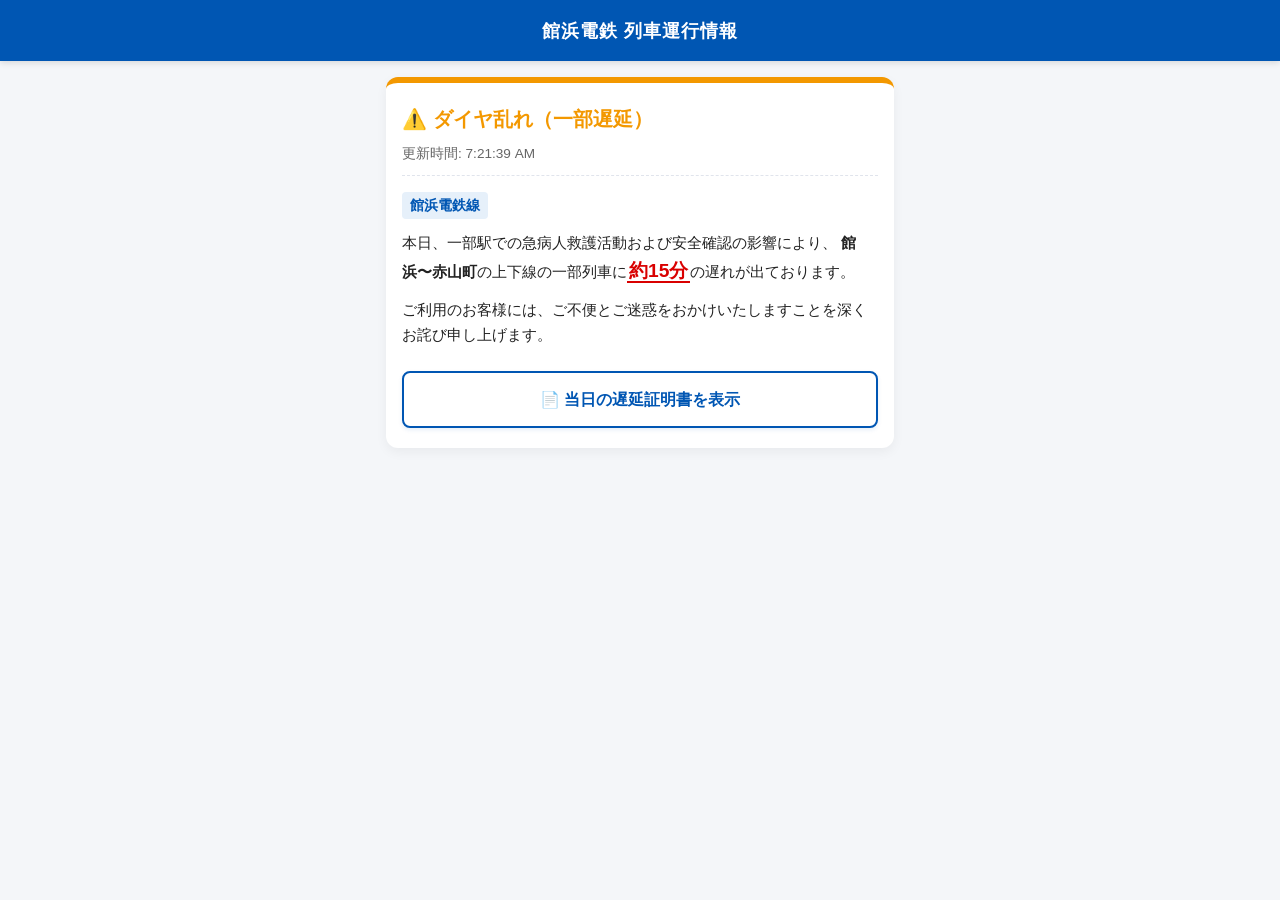
==== delay.html @ 76b9a6de "Create delay.html" ====
<!DOCTYPE html>
<html lang="ja">
<head>
    <meta charset="UTF-8">
    <meta name="viewport" content="width=device-width, initial-scale=1.0, maximum-scale=1.0, user-scalable=no">
    <title>館浜電鉄 運行情報</title>
    <style>
        /* --- 変数定義：スマートフォンに最適化したモダンな配色 --- */
        :root {
            --th-blue: #0056b3;
            --th-orange: #f39800;
            --th-red: #d90000;
            --bg-gray: #f4f6f9;
            --card-bg: #ffffff;
            --text-main: #222222;
            --text-sub: #666666;
            --border-color: #e0e4ec;
        }

        /* 全体ベース設定（モバイル最優先・タップ硬直防止） */
        * {
            box-sizing: border-box;
            -webkit-tap-highlight-color: transparent;
        }

        body {
            font-family: -apple-system, BlinkMacSystemFont, "Helvetica Neue", Arial, "Hiragino Sans", "Hiragino Kaku Gothic ProN", "Meiryo", sans-serif;
            margin: 0;
            padding: 0;
            background-color: var(--bg-gray);
            color: var(--text-main);
            line-height: 1.6;
        }

        /* 鉄道会社風ヘッダー */
        header {
            background-color: var(--th-blue);
            color: #ffffff;
            padding: 16px;
            text-align: center;
            font-weight: bold;
            font-size: 1.15rem;
            letter-spacing: 1px;
            box-shadow: 0 2px 6px rgba(0,0,0,0.12);
            position: sticky;
            top: 0;
            z-index: 100;
        }

        /* メインコンテナ（スマホ幅に自動調整、PC時は中央寄せ） */
        .container {
            padding: 16px;
            max-width: 540px;
            margin: 0 auto;
        }

        /* 運行情報カード */
        .status-card {
            background: var(--card-bg);
            border-radius: 12px;
            border-top: 6px solid var(--th-orange);
            padding: 20px 16px;
            box-shadow: 0 4px 12px rgba(0,0,0,0.05);
            margin-bottom: 16px;
        }

        .status-title {
            font-size: 1.25rem;
            font-weight: bold;
            color: var(--th-orange);
            margin-top: 0;
            margin-bottom: 8px;
            display: flex;
            align-items: center;
            gap: 8px;
        }

        .update-time {
            font-size: 0.85rem;
            color: var(--text-sub);
            margin-bottom: 16px;
            border-bottom: 1px dashed var(--border-color);
            padding-bottom: 10px;
        }

        .status-body {
            font-size: 0.95rem;
        }

        .status-body p {
            margin: 12px 0;
        }

        .line-name {
            display: inline-block;
            background-color: #e6f0fa;
            color: var(--th-blue);
            padding: 2px 8px;
            border-radius: 4px;
            font-weight: bold;
            font-size: 0.9rem;
        }

        .highlight-min {
            color: var(--th-red);
            font-size: 1.2rem;
            font-weight: 900;
            border-bottom: 2px solid var(--th-red);
            padding: 0 2px;
        }

        /* 遅延証明書発行ボタン */
        .cert-btn {
            display: flex;
            align-items: center;
            justify-content: center;
            gap: 8px;
            background-color: #ffffff;
            border: 2px solid var(--th-blue);
            color: var(--th-blue);
            text-align: center;
            padding: 14px;
            border-radius: 8px;
            font-weight: bold;
            font-size: 1rem;
            text-decoration: none;
            margin-top: 24px;
            transition: all 0.2s ease;
            box-shadow: 0 2px 4px rgba(0, 86, 179, 0.1);
        }

        .cert-btn:not(:disabled):active {
            background-color: var(--th-blue);
            color: #ffffff;
            transform: scale(0.98);
        }

        /* --- モーダル（ポップアップ表示エリア） --- */
        #certModal {
            display: none;
            position: fixed;
            inset: 0;
            background: rgba(0,0,0,0.6);
            backdrop-filter: blur(4px);
            justify-content: center;
            align-items: center;
            padding: 16px;
            z-index: 1000;
            opacity: 0;
            transition: opacity 0.25s ease;
        }

        #certModal.show {
            display: flex;
            opacity: 1;
        }

        /* 遅延証明書本体（実物の紙をイメージ） */
        .cert-paper {
            background: #ffffff;
            padding: 32px 24px;
            width: 100%;
            max-width: 420px;
            border: 2px dashed #888888;
            border-radius: 4px;
            text-align: center;
            box-sizing: border-box;
            box-shadow: 0 10px 25px rgba(0,0,0,0.3);
            transform: translateY(20px);
            transition: transform 0.25s ease;
        }

        #certModal.show .cert-paper {
            transform: translateY(0);
        }

        .cert-paper h2 {
            margin-top: 0;
            color: #000000;
            font-size: 1.4rem;
            border-bottom: 2px solid #000000;
            padding-bottom: 12px;
            letter-spacing: 4px;
        }

        .company-name {
            font-size: 1.1rem;
            font-weight: bold;
            margin: 16px 0 8px 0;
            letter-spacing: 2px;
        }

        .cert-date {
            font-size: 0.9rem;
            color: #444444;
            margin-bottom: 20px;
        }

        .cert-text {
            text-align: left;
            font-size: 0.9rem;
            line-height: 1.8;
            margin: 20px 0;
            color: #111111;
        }

        /* 赤スタンプ風表示 */
        .cert-stamp {
            font-size: 1.3rem;
            font-weight: bold;
            color: var(--th-red);
            border: 3px double var(--th-red);
            display: inline-block;
            padding: 6px 20px;
            margin: 12px 0;
            transform: rotate(-3deg);
            border-radius: 4px;
            font-family: "Hiragino Mincho ProN", "MS Mincho", serif;
        }

        .close-btn {
            margin-top: 24px;
            background: #444444;
            color: #ffffff;
            border: none;
            width: 100%;
            padding: 12px;
            border-radius: 6px;
            font-weight: bold;
            font-size: 1rem;
            cursor: pointer;
            transition: background 0.2s;
        }

        .close-btn:active {
            background: #222222;
        }
    </style>
</head>
<body>

<header>館浜電鉄 列車運行情報</header>

<div class="container">
    <div class="status-card">
        <div class="status-title">⚠️ ダイヤ乱れ（一部遅延）</div>
        <div class="update-time">更新時間: <span id="liveTime">--:--:--</span></div>
        
        <div class="status-body">
            <p><span class="line-name">館浜電鉄線</span></p>
            <p>
                本日、一部駅での急病人救護活動および安全確認の影響により、
                <strong>館浜〜赤山町</strong>の上下線の一部列車に<strong class="highlight-min" id="displayMin">約15分</strong>の遅れが出ております。
            </p>
            <p>ご利用のお客様には、ご不便とご迷惑をおかけいたしますことを深くお詫び申し上げます。</p>
        </div>

        <a href="#" class="cert-btn" onclick="showCertificate(event)">
            📄 当日の遅延証明書を表示
        </a>
    </div>
</div>

<div id="certModal" onclick="closeCertificate()">
    <div class="cert-paper" onclick="event.stopPropagation()">
        <h2>遅延証明書</h2>
        <div class="company-name">館浜電鉄株式会社</div>
        <div id="certDate" class="cert-date">----年 --月 --日</div>
        
        <p class="cert-text">
            本日に限り、当社線において列車が遅延したことを証明いたします。<br>
            ※本証によって生じた損害の賠償等については、当社はその責を負いません。
        </p>
        
        <div id="certStamp" class="cert-stamp">
            最大 15 分遅延
        </div>
        <br>
        <button class="close-btn" onclick="closeCertificate()">画面を閉じる</button>
    </div>
</div>

<script>
    // 1. スマートフォン向けの現在時刻・日付の自動反映
    const now = new Date();
    document.getElementById('liveTime').textContent = now.toLocaleTimeString();
    document.getElementById('certDate').textContent = `${now.getFullYear()}年 ${now.getMonth() + 1}月 ${now.getDate()}日 当日に限り有効`;

    // 2. URLパラメータ（?min=XX）の自動解析と全機能同期
    const urlParams = new URLSearchParams(window.location.search);
    let delayMin = urlParams.get('min');

    // パラメータがない、または不正な値の場合はデフォルト「15」
    if (!delayMin || isNaN(delayMin) || parseInt(delayMin) <= 0) {
        delayMin = 15;
    } else {
        delayMin = parseInt(delayMin);
    }

    // アプリから引き継いだ分数を画面上のUIに反映
    document.getElementById('displayMin').textContent = `約${delayMin}分`;
    document.getElementById('certStamp').textContent = `最大 ${delayMin} 分遅延`;

    // モーダルアニメーション制御（フェードイン・フェードアウト）
    function showCertificate(e) {
        e.preventDefault();
        const modal = document.getElementById('certModal');
        modal.style.display = 'flex';
        setTimeout(() => {
            modal.classList.add('show');
        }, 10);
    }

    function closeCertificate() {
        const modal = document.getElementById('certModal');
        modal.classList.remove('show');
        setTimeout(() => {
            modal.style.display = 'none';
        }, 250); // CSSアニメーションの時間と同期
    }
</script>

</body>
</html>
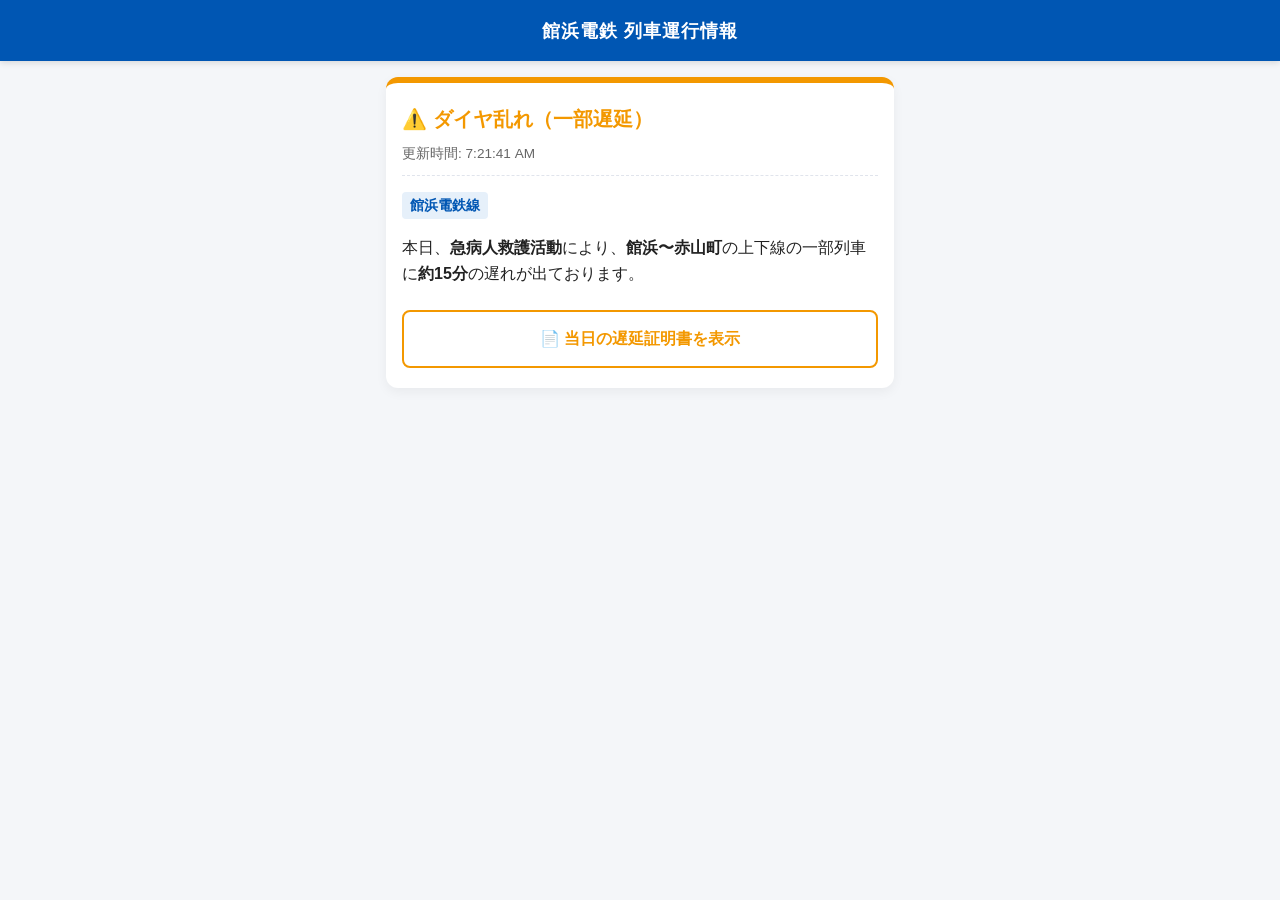
==== commit 8c6431a4: "Update delay.html" ====
--- a/delay.html
+++ b/delay.html
@@ -5,7 +5,7 @@
     <meta name="viewport" content="width=device-width, initial-scale=1.0, maximum-scale=1.0, user-scalable=no">
     <title>館浜電鉄 運行情報</title>
     <style>
-        /* --- 変数定義：スマートフォンに最適化したモダンな配色 --- */
+        /* --- 変数定義 --- */
         :root {
             --th-blue: #0056b3;
             --th-orange: #f39800;
@@ -15,225 +15,103 @@
             --text-main: #222222;
             --text-sub: #666666;
             --border-color: #e0e4ec;
-        }
-
-        /* 全体ベース設定（モバイル最優先・タップ硬直防止） */
-        * {
-            box-sizing: border-box;
-            -webkit-tap-highlight-color: transparent;
-        }
+            --theme-color: var(--th-orange); /* 動的変更用 */
+        }
+
+        * { box-sizing: border-box; -webkit-tap-highlight-color: transparent; }
 
         body {
-            font-family: -apple-system, BlinkMacSystemFont, "Helvetica Neue", Arial, "Hiragino Sans", "Hiragino Kaku Gothic ProN", "Meiryo", sans-serif;
-            margin: 0;
-            padding: 0;
-            background-color: var(--bg-gray);
-            color: var(--text-main);
-            line-height: 1.6;
-        }
-
-        /* 鉄道会社風ヘッダー */
+            font-family: -apple-system, BlinkMacSystemFont, "Helvetica Neue", Arial, sans-serif;
+            margin: 0; padding: 0; background-color: var(--bg-gray); color: var(--text-main); line-height: 1.6;
+        }
+
         header {
-            background-color: var(--th-blue);
-            color: #ffffff;
-            padding: 16px;
-            text-align: center;
-            font-weight: bold;
-            font-size: 1.15rem;
-            letter-spacing: 1px;
-            box-shadow: 0 2px 6px rgba(0,0,0,0.12);
-            position: sticky;
-            top: 0;
-            z-index: 100;
-        }
-
-        /* メインコンテナ（スマホ幅に自動調整、PC時は中央寄せ） */
-        .container {
-            padding: 16px;
-            max-width: 540px;
-            margin: 0 auto;
-        }
-
-        /* 運行情報カード */
+            background-color: var(--th-blue); color: #ffffff; padding: 16px; text-align: center;
+            font-weight: bold; font-size: 1.15rem; letter-spacing: 1px;
+            box-shadow: 0 2px 6px rgba(0,0,0,0.12); position: sticky; top: 0; z-index: 100;
+        }
+
+        .container { padding: 16px; max-width: 540px; margin: 0 auto; }
+
         .status-card {
-            background: var(--card-bg);
-            border-radius: 12px;
-            border-top: 6px solid var(--th-orange);
-            padding: 20px 16px;
-            box-shadow: 0 4px 12px rgba(0,0,0,0.05);
-            margin-bottom: 16px;
+            background: var(--card-bg); border-radius: 12px;
+            border-top: 6px solid var(--theme-color); padding: 20px 16px;
+            box-shadow: 0 4px 12px rgba(0,0,0,0.05); margin-bottom: 16px;
         }
 
         .status-title {
-            font-size: 1.25rem;
-            font-weight: bold;
-            color: var(--th-orange);
-            margin-top: 0;
-            margin-bottom: 8px;
-            display: flex;
-            align-items: center;
-            gap: 8px;
+            font-size: 1.25rem; font-weight: bold; color: var(--theme-color);
+            margin: 0 0 8px 0; display: flex; align-items: center; gap: 8px;
         }
 
         .update-time {
-            font-size: 0.85rem;
-            color: var(--text-sub);
-            margin-bottom: 16px;
-            border-bottom: 1px dashed var(--border-color);
-            padding-bottom: 10px;
-        }
-
-        .status-body {
-            font-size: 0.95rem;
-        }
-
-        .status-body p {
-            margin: 12px 0;
+            font-size: 0.85rem; color: var(--text-sub); margin-bottom: 16px;
+            border-bottom: 1px dashed var(--border-color); padding-bottom: 10px;
         }
 
         .line-name {
-            display: inline-block;
-            background-color: #e6f0fa;
-            color: var(--th-blue);
-            padding: 2px 8px;
-            border-radius: 4px;
-            font-weight: bold;
-            font-size: 0.9rem;
-        }
-
-        .highlight-min {
-            color: var(--th-red);
-            font-size: 1.2rem;
-            font-weight: 900;
-            border-bottom: 2px solid var(--th-red);
-            padding: 0 2px;
-        }
-
-        /* 遅延証明書発行ボタン */
+            display: inline-block; background-color: #e6f0fa; color: var(--th-blue);
+            padding: 2px 8px; border-radius: 4px; font-weight: bold; font-size: 0.9rem;
+        }
+
+        .badge-danger {
+            background-color: var(--th-red) !important; color: #fff !important;
+        }
+
+        .highlight-txt {
+            color: var(--theme-color); font-size: 1.2rem; font-weight: 900;
+            border-bottom: 2px solid var(--theme-color); padding: 0 2px;
+        }
+
+        /* 証書発行用カスタムボタン */
         .cert-btn {
-            display: flex;
-            align-items: center;
-            justify-content: center;
-            gap: 8px;
-            background-color: #ffffff;
-            border: 2px solid var(--th-blue);
-            color: var(--th-blue);
-            text-align: center;
-            padding: 14px;
-            border-radius: 8px;
-            font-weight: bold;
-            font-size: 1rem;
-            text-decoration: none;
-            margin-top: 24px;
-            transition: all 0.2s ease;
-            box-shadow: 0 2px 4px rgba(0, 86, 179, 0.1);
-        }
-
-        .cert-btn:not(:disabled):active {
-            background-color: var(--th-blue);
-            color: #ffffff;
-            transform: scale(0.98);
-        }
-
-        /* --- モーダル（ポップアップ表示エリア） --- */
+            display: flex; align-items: center; justify-content: center; gap: 8px;
+            background-color: #ffffff; border: 2px solid var(--theme-color); color: var(--theme-color);
+            text-align: center; padding: 14px; border-radius: 8px; font-weight: bold;
+            font-size: 1rem; text-decoration: none; margin-top: 24px; transition: all 0.2s;
+        }
+
+        .cert-btn:active {
+            background-color: var(--theme-color); color: #ffffff; transform: scale(0.98);
+        }
+
+        /* モーダル */
         #certModal {
-            display: none;
-            position: fixed;
-            inset: 0;
-            background: rgba(0,0,0,0.6);
-            backdrop-filter: blur(4px);
-            justify-content: center;
-            align-items: center;
-            padding: 16px;
-            z-index: 1000;
-            opacity: 0;
-            transition: opacity 0.25s ease;
-        }
-
-        #certModal.show {
-            display: flex;
-            opacity: 1;
-        }
-
-        /* 遅延証明書本体（実物の紙をイメージ） */
+            display: none; position: fixed; inset: 0; background: rgba(0,0,0,0.6);
+            backdrop-filter: blur(4px); justify-content: center; align-items: center;
+            padding: 16px; z-index: 1000; opacity: 0; transition: opacity 0.25s ease;
+        }
+
+        #certModal.show { display: flex; opacity: 1; }
+
         .cert-paper {
-            background: #ffffff;
-            padding: 32px 24px;
-            width: 100%;
-            max-width: 420px;
-            border: 2px dashed #888888;
-            border-radius: 4px;
-            text-align: center;
-            box-sizing: border-box;
-            box-shadow: 0 10px 25px rgba(0,0,0,0.3);
-            transform: translateY(20px);
-            transition: transform 0.25s ease;
-        }
-
-        #certModal.show .cert-paper {
-            transform: translateY(0);
-        }
+            background: #ffffff; padding: 32px 24px; width: 100%; max-width: 420px;
+            border: 2px dashed #888888; border-radius: 4px; text-align: center;
+            box-sizing: border-box; box-shadow: 0 10px 25px rgba(0,0,0,0.3);
+            transform: translateY(20px); transition: transform 0.25s ease;
+        }
+
+        #certModal.show .cert-paper { transform: translateY(0); }
 
         .cert-paper h2 {
-            margin-top: 0;
-            color: #000000;
-            font-size: 1.4rem;
-            border-bottom: 2px solid #000000;
-            padding-bottom: 12px;
-            letter-spacing: 4px;
-        }
-
-        .company-name {
-            font-size: 1.1rem;
-            font-weight: bold;
-            margin: 16px 0 8px 0;
-            letter-spacing: 2px;
-        }
-
-        .cert-date {
-            font-size: 0.9rem;
-            color: #444444;
-            margin-bottom: 20px;
-        }
-
-        .cert-text {
-            text-align: left;
-            font-size: 0.9rem;
-            line-height: 1.8;
-            margin: 20px 0;
-            color: #111111;
-        }
-
-        /* 赤スタンプ風表示 */
+            margin-top: 0; font-size: 1.4rem; border-bottom: 2px solid #000;
+            padding-bottom: 12px; letter-spacing: 2px;
+        }
+
+        .company-name { font-size: 1.1rem; font-weight: bold; margin: 16px 0 8px 0; }
+        .cert-date { font-size: 0.9rem; color: #444444; margin-bottom: 20px; }
+        .cert-text { text-align: left; font-size: 0.9rem; line-height: 1.8; margin: 20px 0; }
+
         .cert-stamp {
-            font-size: 1.3rem;
-            font-weight: bold;
-            color: var(--th-red);
-            border: 3px double var(--th-red);
-            display: inline-block;
-            padding: 6px 20px;
-            margin: 12px 0;
-            transform: rotate(-3deg);
-            border-radius: 4px;
-            font-family: "Hiragino Mincho ProN", "MS Mincho", serif;
+            font-size: 1.2rem; font-weight: bold; color: var(--th-red);
+            border: 3px double var(--th-red); display: inline-block;
+            padding: 6px 15px; margin: 12px 0; transform: rotate(-2deg);
+            border-radius: 4px; font-family: serif;
         }
 
         .close-btn {
-            margin-top: 24px;
-            background: #444444;
-            color: #ffffff;
-            border: none;
-            width: 100%;
-            padding: 12px;
-            border-radius: 6px;
-            font-weight: bold;
-            font-size: 1rem;
-            cursor: pointer;
-            transition: background 0.2s;
-        }
-
-        .close-btn:active {
-            background: #222222;
+            margin-top: 24px; background: #444; color: #fff; border: none;
+            width: 100%; padding: 12px; border-radius: 6px; font-weight: bold; font-size: 1rem;
         }
     </style>
 </head>
@@ -243,80 +121,115 @@
 
 <div class="container">
     <div class="status-card">
-        <div class="status-title">⚠️ ダイヤ乱れ（一部遅延）</div>
+        <div class="status-title" id="statusTitle">⚠️ ダイヤ乱れ</div>
         <div class="update-time">更新時間: <span id="liveTime">--:--:--</span></div>
         
-        <div class="status-body">
-            <p><span class="line-name">館浜電鉄線</span></p>
-            <p>
-                本日、一部駅での急病人救護活動および安全確認の影響により、
-                <strong>館浜〜赤山町</strong>の上下線の一部列車に<strong class="highlight-min" id="displayMin">約15分</strong>の遅れが出ております。
-            </p>
-            <p>ご利用のお客様には、ご不便とご迷惑をおかけいたしますことを深くお詫び申し上げます。</p>
-        </div>
-
-        <a href="#" class="cert-btn" onclick="showCertificate(event)">
-            📄 当日の遅延証明書を表示
+        <div class="status-body" id="statusBody">
+            </div>
+
+        <a href="#" class="cert-btn" id="actionBtn" onclick="showCertificate(event)">
+            📄 証明書読込中...
         </a>
     </div>
 </div>
 
 <div id="certModal" onclick="closeCertificate()">
     <div class="cert-paper" onclick="event.stopPropagation()">
-        <h2>遅延証明書</h2>
+        <h2 id="modalHeader">遅延証明書</h2>
         <div class="company-name">館浜電鉄株式会社</div>
         <div id="certDate" class="cert-date">----年 --月 --日</div>
         
-        <p class="cert-text">
-            本日に限り、当社線において列車が遅延したことを証明いたします。<br>
-            ※本証によって生じた損害の賠償等については、当社はその責を負いません。
+        <p class="cert-text" id="modalText">
+            本日に限り、当社線において列車が遅延したことを証明いたします。
         </p>
         
         <div id="certStamp" class="cert-stamp">
-            最大 15 分遅延
+            証明スタンプ
         </div>
         <br>
-        <button class="close-btn" onclick="closeCertificate()">画面を閉じる</button>
+        <button class="close-btn" onclick="closeCertificate()">閉じる</button>
     </div>
 </div>
 
 <script>
-    // 1. スマートフォン向けの現在時刻・日付の自動反映
+    // 時間と日付のセット
     const now = new Date();
     document.getElementById('liveTime').textContent = now.toLocaleTimeString();
     document.getElementById('certDate').textContent = `${now.getFullYear()}年 ${now.getMonth() + 1}月 ${now.getDate()}日 当日に限り有効`;
 
-    // 2. URLパラメータ（?min=XX）の自動解析と全機能同期
+    // パラメータ解析
     const urlParams = new URLSearchParams(window.location.search);
-    let delayMin = urlParams.get('min');
-
-    // パラメータがない、または不正な値の場合はデフォルト「15」
-    if (!delayMin || isNaN(delayMin) || parseInt(delayMin) <= 0) {
-        delayMin = 15;
+    const status = urlParams.get('status') || "delay";
+    const timeInfo = urlParams.get('time') || "15";
+    const reason = urlParams.get('reason') || "急病人救護活動";
+    const section = urlParams.get('sec') || "館浜〜赤山町";
+
+    const titleEl = document.getElementById('statusTitle');
+    const bodyEl = document.getElementById('statusBody');
+    const btnEl = document.getElementById('actionBtn');
+    
+    const modalHeader = document.getElementById('modalHeader');
+    const modalText = document.getElementById('modalText');
+    const certStamp = document.getElementById('certStamp');
+
+    // 💡 バリエーション分岐ロジック
+    if (status === "suspend") {
+        // --- 運転見合わせモード ---
+        document.documentElement.style.setProperty('--theme-color', 'var(--th-red)');
+        titleEl.textContent = "❌ 運転見合わせ";
+        bodyEl.innerHTML = `
+            <p><span class="line-name badge-danger">館浜電鉄線</span></p>
+            <p><strong>${section}</strong>の上下線は、<strong>${reason}</strong>のため、現在<span class="highlight-txt">運転を見合わせております。</span></p>
+            <p>運転再開は <strong class="highlight-txt">${timeInfo}</strong> を見込んでおりますが、作業状況により前後する可能性があります。</p>
+        `;
+        btnEl.textContent = "🎫 振替輸送票 (デジタル) を表示";
+        
+        // モーダルの書き換え
+        modalHeader.textContent = "振替輸送票";
+        modalText.innerHTML = `運転見合わせに伴い、他社線および代行バスへの振替輸送を実施しております。<br><br><strong>【対象区間】</strong><br>${section}`;
+        certStamp.textContent = "振替実施中";
+        
+    } else if (status === "plan") {
+        // --- 計画運休モード（台風・災害・長期用） ---
+        document.documentElement.style.setProperty('--theme-color', 'var(--th-red)');
+        titleEl.textContent = "🛑 運転休止（計画運休）";
+        bodyEl.innerHTML = `
+            <p><span class="line-name badge-danger">館浜電鉄線</span></p>
+            <p><strong>${reason}</strong>が予想されるため、お客様の安全を最優先とし、<strong>${section}</strong>間は<span class="highlight-txt">終日運転を休止（運休）</span>いたします。</p>
+            <p>復旧および運転再開スケジュールは、気象・設備の安全確認が取れ次第、順次発表いたします。長期にわたる可能性がありますのでご注意ください。</p>
+        `;
+        btnEl.textContent = "📄 運休証明書を表示";
+        
+        modalHeader.textContent = "運休証明書";
+        modalText.innerHTML = `上記の事象に伴い、対象区間の列車が計画運休（終日休止）したことを証明いたします。`;
+        certStamp.textContent = "計画運休";
+
     } else {
-        delayMin = parseInt(delayMin);
+        // --- 通常の遅延モード ---
+        titleEl.textContent = "⚠️ ダイヤ乱れ（一部遅延）";
+        bodyEl.innerHTML = `
+            <p><span class="line-name">館浜電鉄線</span></p>
+            <p>本日、<strong>${reason}</strong>により、<strong>${section}</strong>の上下線の一部列車に<strong class="highlight-min class="highlight-txt"">約${timeInfo}分</strong>の遅れが出ております。</p>
+        `;
+        btnEl.textContent = "📄 当日の遅延証明書を表示";
+        
+        modalHeader.textContent = "遅延証明書";
+        modalText.textContent = "本日に限り、当社線において列車が遅延したことを証明いたします。";
+        certStamp.textContent = `最大 ${timeInfo} 分遅延`;
     }
 
-    // アプリから引き継いだ分数を画面上のUIに反映
-    document.getElementById('displayMin').textContent = `約${delayMin}分`;
-    document.getElementById('certStamp').textContent = `最大 ${delayMin} 分遅延`;
-
-    // モーダルアニメーション制御（フェードイン・フェードアウト）
+    // アニメーション制御
     function showCertificate(e) {
         e.preventDefault();
         const modal = document.getElementById('certModal');
         modal.style.display = 'flex';
-        setTimeout(() => {
-            modal.classList.add('show');
-        }, 10);
+        setTimeout(() => { modal.classList.add('show'); }, 10);
     }
 
     function closeCertificate() {
         const modal = document.getElementById('certModal');
         modal.classList.remove('show');
-        setTimeout(() => {
-            modal.style.display = 'none';
-        }, 250); // CSSアニメーションの時間と同期
+        setTimeout(() => { modal.style.display = 'none'; }, 250);
     }
 </script>
 
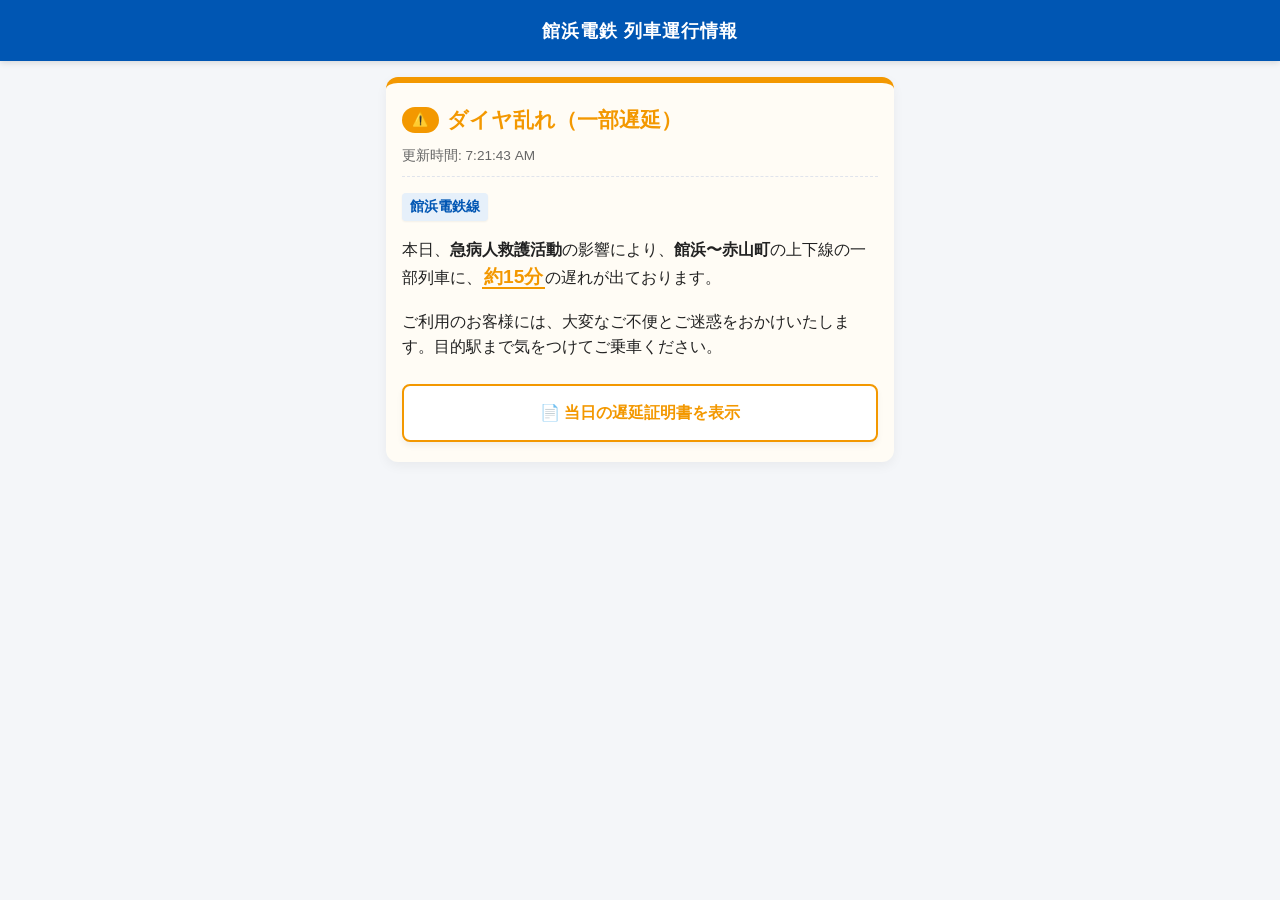
==== commit 730aca65: "Update delay.html" ====
--- a/delay.html
+++ b/delay.html
@@ -10,12 +10,14 @@
             --th-blue: #0056b3;
             --th-orange: #f39800;
             --th-red: #d90000;
+            --th-dark-red: #7a0000;
             --bg-gray: #f4f6f9;
             --card-bg: #ffffff;
             --text-main: #222222;
             --text-sub: #666666;
             --border-color: #e0e4ec;
-            --theme-color: var(--th-orange); /* 動的変更用 */
+            --theme-color: var(--th-orange);
+            --theme-bg: #fffcf5;
         }
 
         * { box-sizing: border-box; -webkit-tap-highlight-color: transparent; }
@@ -33,15 +35,24 @@
 
         .container { padding: 16px; max-width: 540px; margin: 0 auto; }
 
+        /* 運行状況掲示カード */
         .status-card {
             background: var(--card-bg); border-radius: 12px;
             border-top: 6px solid var(--theme-color); padding: 20px 16px;
             box-shadow: 0 4px 12px rgba(0,0,0,0.05); margin-bottom: 16px;
+            background-color: var(--theme-bg);
+            transition: all 0.3s ease;
         }
 
         .status-title {
-            font-size: 1.25rem; font-weight: bold; color: var(--theme-color);
+            font-size: 1.3rem; font-weight: bold; color: var(--theme-color);
             margin: 0 0 8px 0; display: flex; align-items: center; gap: 8px;
+        }
+
+        /* 状況に応じた警告マークのバッジ */
+        .status-icon-badge {
+            display: inline-block; padding: 2px 10px; border-radius: 20px;
+            color: #fff; font-size: 0.85rem; font-weight: bold;
         }
 
         .update-time {
@@ -52,30 +63,38 @@
         .line-name {
             display: inline-block; background-color: #e6f0fa; color: var(--th-blue);
             padding: 2px 8px; border-radius: 4px; font-weight: bold; font-size: 0.9rem;
-        }
-
-        .badge-danger {
-            background-color: var(--th-red) !important; color: #fff !important;
-        }
+            box-shadow: 0 1px 2px rgba(0,0,0,0.05);
+        }
+
+        .badge-danger { background-color: var(--th-red) !important; color: #fff !important; }
+        .badge-dark { background-color: var(--th-dark-red) !important; color: #fff !important; }
 
         .highlight-txt {
             color: var(--theme-color); font-size: 1.2rem; font-weight: 900;
             border-bottom: 2px solid var(--theme-color); padding: 0 2px;
         }
 
-        /* 証書発行用カスタムボタン */
+        /* 自由手入力情報用の特設トピックス枠 */
+        .custom-info-box {
+            margin-top: 15px; padding: 12px; background: #fff;
+            border-left: 4px solid var(--theme-color); border-radius: 4px;
+            font-size: 0.9rem; color: #444; box-shadow: inset 0 0 4px rgba(0,0,0,0.02);
+        }
+
+        /* アクションボタン（証明書・振替票） */
         .cert-btn {
             display: flex; align-items: center; justify-content: center; gap: 8px;
             background-color: #ffffff; border: 2px solid var(--theme-color); color: var(--theme-color);
             text-align: center; padding: 14px; border-radius: 8px; font-weight: bold;
             font-size: 1rem; text-decoration: none; margin-top: 24px; transition: all 0.2s;
-        }
-
-        .cert-btn:active {
+            box-shadow: 0 4px 6px rgba(0,0,0,0.05);
+        }
+
+        .cert-btn:not(:disabled):active {
             background-color: var(--theme-color); color: #ffffff; transform: scale(0.98);
         }
 
-        /* モーダル */
+        /* モーダルポップアップ */
         #certModal {
             display: none; position: fixed; inset: 0; background: rgba(0,0,0,0.6);
             backdrop-filter: blur(4px); justify-content: center; align-items: center;
@@ -102,11 +121,12 @@
         .cert-date { font-size: 0.9rem; color: #444444; margin-bottom: 20px; }
         .cert-text { text-align: left; font-size: 0.9rem; line-height: 1.8; margin: 20px 0; }
 
+        /* スタンプ意匠 */
         .cert-stamp {
-            font-size: 1.2rem; font-weight: bold; color: var(--th-red);
+            font-size: 1.15rem; font-weight: bold; color: var(--th-red);
             border: 3px double var(--th-red); display: inline-block;
             padding: 6px 15px; margin: 12px 0; transform: rotate(-2deg);
-            border-radius: 4px; font-family: serif;
+            border-radius: 4px; font-family: serif; background-color: rgba(219, 0, 0, 0.02);
         }
 
         .close-btn {
@@ -120,51 +140,60 @@
 <header>館浜電鉄 列車運行情報</header>
 
 <div class="container">
-    <div class="status-card">
-        <div class="status-title" id="statusTitle">⚠️ ダイヤ乱れ</div>
+    <div class="status-card" id="statusCard">
+        <div class="status-title" id="statusTitle">
+            <span id="statusIcon" class="status-icon-badge" style="background-color: var(--th-orange);">⚠️</span>
+            <span id="titleText">列車運行情報</span>
+        </div>
         <div class="update-time">更新時間: <span id="liveTime">--:--:--</span></div>
         
         <div class="status-body" id="statusBody">
             </div>
 
         <a href="#" class="cert-btn" id="actionBtn" onclick="showCertificate(event)">
-            📄 証明書読込中...
+            📄 各種証明書を表示
         </a>
     </div>
 </div>
 
 <div id="certModal" onclick="closeCertificate()">
     <div class="cert-paper" onclick="event.stopPropagation()">
-        <h2 id="modalHeader">遅延証明書</h2>
+        <h2 id="modalHeader">各種証明書</h2>
         <div class="company-name">館浜電鉄株式会社</div>
         <div id="certDate" class="cert-date">----年 --月 --日</div>
         
         <p class="cert-text" id="modalText">
-            本日に限り、当社線において列車が遅延したことを証明いたします。
+            運行情報の詳細をご確認ください。
         </p>
         
         <div id="certStamp" class="cert-stamp">
             証明スタンプ
         </div>
         <br>
-        <button class="close-btn" onclick="closeCertificate()">閉じる</button>
+        <button class="close-btn" onclick="closeCertificate()">画面を閉じる</button>
     </div>
 </div>
 
 <script>
-    // 時間と日付のセット
+    // 1. 基本時刻・日付のリアルタイムセット
     const now = new Date();
     document.getElementById('liveTime').textContent = now.toLocaleTimeString();
     document.getElementById('certDate').textContent = `${now.getFullYear()}年 ${now.getMonth() + 1}月 ${now.getDate()}日 当日に限り有効`;
 
-    // パラメータ解析
+    // 2. パラメータの抽出
     const urlParams = new URLSearchParams(window.location.search);
     const status = urlParams.get('status') || "delay";
     const timeInfo = urlParams.get('time') || "15";
     const reason = urlParams.get('reason') || "急病人救護活動";
     const section = urlParams.get('sec') || "館浜〜赤山町";
-
-    const titleEl = document.getElementById('statusTitle');
+    
+    // 💡【新機能】もしアプリ側から「自由手入力」された詳細テキストがあれば受け取る
+    const customDetail = urlParams.get('detail') || "";
+
+    // DOM要素の取得
+    const cardEl = document.getElementById('statusCard');
+    const titleTextEl = document.getElementById('titleText');
+    const iconEl = document.getElementById('statusIcon');
     const bodyEl = document.getElementById('statusBody');
     const btnEl = document.getElementById('actionBtn');
     
@@ -172,53 +201,92 @@
     const modalText = document.getElementById('modalText');
     const certStamp = document.getElementById('certStamp');
 
-    // 💡 バリエーション分岐ロジック
+    // 3. 【全バリエーション自動条件分岐システム】
     if (status === "suspend") {
-        // --- 運転見合わせモード ---
+        // ==========================================
+        // バリエーションA：運転見合わせ（運行ストップ）
+        // ==========================================
         document.documentElement.style.setProperty('--theme-color', 'var(--th-red)');
-        titleEl.textContent = "❌ 運転見合わせ";
+        document.documentElement.style.setProperty('--theme-bg', '#fff5f5');
+        
+        iconEl.textContent = "❌";
+        iconEl.style.backgroundColor = "var(--th-red)";
+        titleTextEl.textContent = "運転見合わせ";
+        
         bodyEl.innerHTML = `
             <p><span class="line-name badge-danger">館浜電鉄線</span></p>
-            <p><strong>${section}</strong>の上下線は、<strong>${reason}</strong>のため、現在<span class="highlight-txt">運転を見合わせております。</span></p>
-            <p>運転再開は <strong class="highlight-txt">${timeInfo}</strong> を見込んでおりますが、作業状況により前後する可能性があります。</p>
+            <p><strong>${section}</strong>の上下線は、<span class="highlight-txt">${reason}</span>のため、現在<strong>運転を見合わせております。</strong></p>
+            <p>運転再開は <strong class="highlight-txt">${timeInfo}</strong> を見込んでおります。</p>
         `;
-        btnEl.textContent = "🎫 振替輸送票 (デジタル) を表示";
-        
-        // モーダルの書き換え
+        
+        // 自由テキスト入力があった場合の表示ブロック追加
+        if(customDetail) {
+            bodyEl.innerHTML += `<div class="custom-info-box">ℹ️ <strong>追加情報:</strong> ${customDetail}</div>`;
+        }
+        
+        btnEl.textContent = "🎫 デジタル振替輸送票を発行";
         modalHeader.textContent = "振替輸送票";
-        modalText.innerHTML = `運転見合わせに伴い、他社線および代行バスへの振替輸送を実施しております。<br><br><strong>【対象区間】</strong><br>${section}`;
-        certStamp.textContent = "振替実施中";
-        
-    } else if (status === "plan") {
-        // --- 計画運休モード（台風・災害・長期用） ---
-        document.documentElement.style.setProperty('--theme-color', 'var(--th-red)');
-        titleEl.textContent = "🛑 運転休止（計画運休）";
+        modalText.innerHTML = `運転見合わせに伴い、各提携交通機関（他社線・代行バス等）への振替輸送を実施しております。<br><br><strong>【対象区間】</strong><br>${section}<br><br>改札にて本画面を駅係員にご提示ください。`;
+        certStamp.textContent = "振替輸送実施";
+
+    } else if (status === "plan" || status === "long") {
+        // ==========================================
+        // バリエーションB：計画運休 / 長期不通（災害・台風など）
+        // ==========================================
+        document.documentElement.style.setProperty('--theme-color', 'var(--th-dark-red)');
+        document.documentElement.style.setProperty('--theme-bg', '#fceded');
+        
+        iconEl.textContent = "🛑";
+        iconEl.style.backgroundColor = "var(--th-dark-red)";
+        titleTextEl.textContent = "運転休止（計画運休）";
+        
         bodyEl.innerHTML = `
-            <p><span class="line-name badge-danger">館浜電鉄線</span></p>
-            <p><strong>${reason}</strong>が予想されるため、お客様の安全を最優先とし、<strong>${section}</strong>間は<span class="highlight-txt">終日運転を休止（運休）</span>いたします。</p>
-            <p>復旧および運転再開スケジュールは、気象・設備の安全確認が取れ次第、順次発表いたします。長期にわたる可能性がありますのでご注意ください。</p>
+            <p><span class="line-name badge-dark">館浜電鉄線</span></p>
+            <p><strong>${reason}</strong>の発生（または予報）に伴い、安全確保のため<strong>${section}</strong>の区間は<span class="highlight-txt">終日運転を休止（計画運休）</span>いたします。</p>
+            <p>運転再開の見込みは <strong class="highlight-txt">${timeInfo}</strong> となっております。最新の気象・復旧状況にご注意ください。</p>
         `;
-        btnEl.textContent = "📄 運休証明書を表示";
-        
+        
+        if(customDetail) {
+            bodyEl.innerHTML += `<div class="custom-info-box">📌 <strong>運休に関する特記事項:</strong> ${customDetail}</div>`;
+        }
+        
+        btnEl.textContent = "📄 運休・不通証明書を表示";
         modalHeader.textContent = "運休証明書";
-        modalText.innerHTML = `上記の事象に伴い、対象区間の列車が計画運休（終日休止）したことを証明いたします。`;
-        certStamp.textContent = "計画運休";
+        modalText.innerHTML = `上記特定の事象および長期不通を理由として、対象区間の列車運行が予定通り休止されたことを館浜電鉄として証明いたします。`;
+        certStamp.textContent = "計画運休/休止";
 
     } else {
-        // --- 通常の遅延モード ---
-        titleEl.textContent = "⚠️ ダイヤ乱れ（一部遅延）";
+        // ==========================================
+        // バリエーションC：通常の遅延（ダイヤ乱れ）
+        // ==========================================
+        document.documentElement.style.setProperty('--theme-color', 'var(--th-orange)');
+        document.documentElement.style.setProperty('--theme-bg', '#fffcf5');
+        
+        iconEl.textContent = "⚠️";
+        iconEl.style.backgroundColor = "var(--th-orange)";
+        titleTextEl.textContent = "ダイヤ乱れ（一部遅延）";
+        
+        // 分数表示の調整（「分」の文字重複を考慮）
+        let formattedTime = timeInfo.includes("分") ? timeInfo : `${timeInfo}分`;
+
         bodyEl.innerHTML = `
             <p><span class="line-name">館浜電鉄線</span></p>
-            <p>本日、<strong>${reason}</strong>により、<strong>${section}</strong>の上下線の一部列車に<strong class="highlight-min class="highlight-txt"">約${timeInfo}分</strong>の遅れが出ております。</p>
+            <p>本日、<strong>${reason}</strong>の影響により、<strong>${section}</strong>の上下線の一部列車に、<span class="highlight-txt">約${formattedTime}</span>の遅れが出ております。</p>
+            <p>ご利用のお客様には、大変なご不便とご迷惑をおかけいたします。目的駅まで気をつけてご乗車ください。</p>
         `;
+        
+        // 手入力追加情報
+        if(customDetail) {
+            bodyEl.innerHTML += `<div class="custom-info-box">💬 <strong>指令室からの伝達事項:</strong> ${customDetail}</div>`;
+        }
+        
         btnEl.textContent = "📄 当日の遅延証明書を表示";
-        
         modalHeader.textContent = "遅延証明書";
-        modalText.textContent = "本日に限り、当社線において列車が遅延したことを証明いたします。";
-        certStamp.textContent = `最大 ${timeInfo} 分遅延`;
+        modalText.textContent = `本日、上記区間において館浜電鉄線の列車が遅延したことを公式に証明いたします。`;
+        certStamp.textContent = `最大 ${formattedTime} 遅延`;
     }
 
-    // アニメーション制御
+    // 4. アニメーション演出処理
     function showCertificate(e) {
         e.preventDefault();
         const modal = document.getElementById('certModal');
@@ -233,5 +301,5 @@
     }
 </script>
 
-</body>
-</html>
+</body >
+</html >
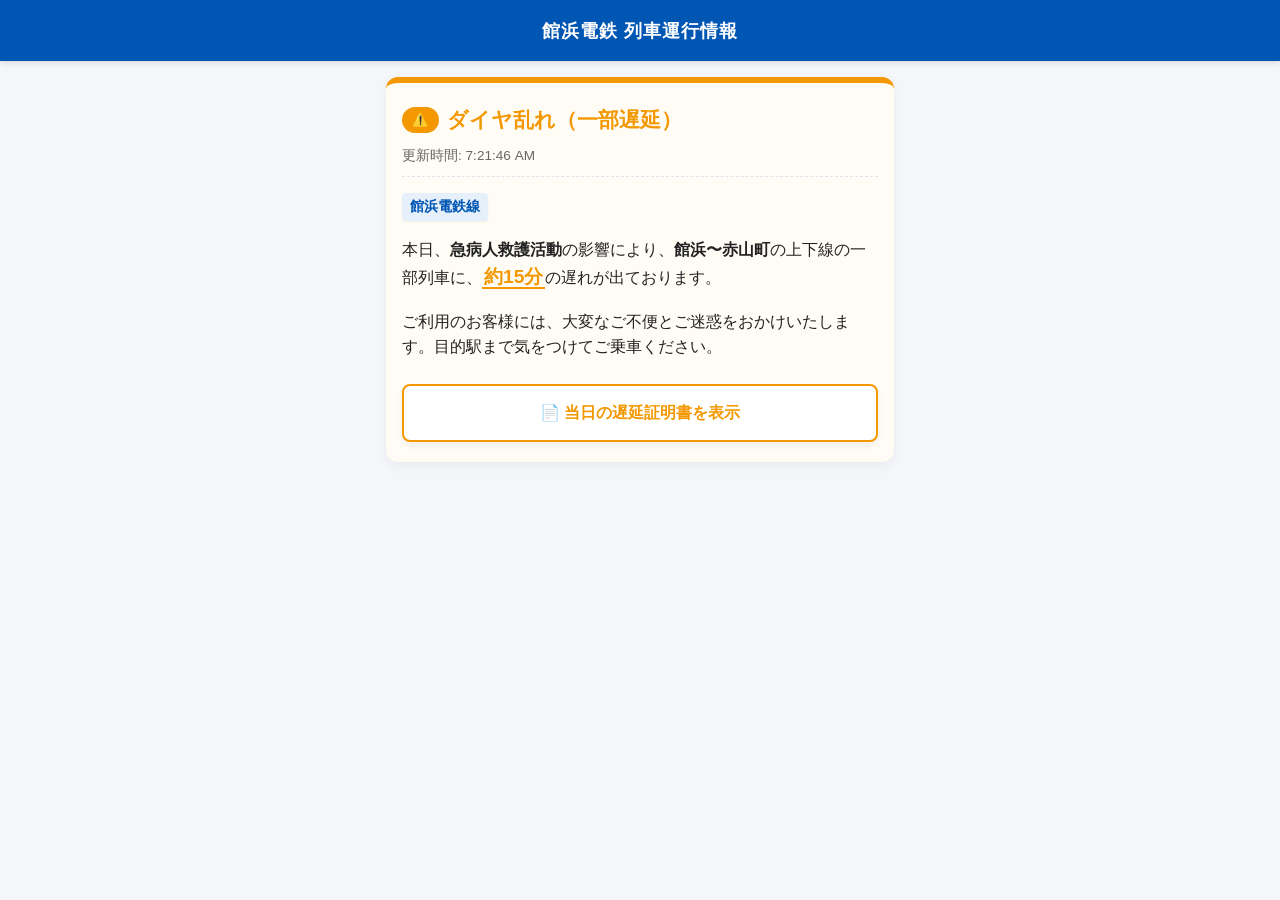
==== commit 1b431944: "Update delay.html" ====
--- a/delay.html
+++ b/delay.html
@@ -255,7 +255,7 @@
         modalText.innerHTML = `上記特定の事象および長期不通を理由として、対象区間の列車運行が予定通り休止されたことを館浜電鉄として証明いたします。`;
         certStamp.textContent = "計画運休/休止";
 
-    } else {
+   } else {
         // ==========================================
         // バリエーションC：通常の遅延（ダイヤ乱れ）
         // ==========================================
@@ -269,6 +269,7 @@
         // 分数表示の調整（「分」の文字重複を考慮）
         let formattedTime = timeInfo.includes("分") ? timeInfo : `${timeInfo}分`;
 
+        // 💡 ここを完全に変数（formattedTime）連動に修正しました！
         bodyEl.innerHTML = `
             <p><span class="line-name">館浜電鉄線</span></p>
             <p>本日、<strong>${reason}</strong>の影響により、<strong>${section}</strong>の上下線の一部列車に、<span class="highlight-txt">約${formattedTime}</span>の遅れが出ております。</p>
@@ -285,7 +286,6 @@
         modalText.textContent = `本日、上記区間において館浜電鉄線の列車が遅延したことを公式に証明いたします。`;
         certStamp.textContent = `最大 ${formattedTime} 遅延`;
     }
-
     // 4. アニメーション演出処理
     function showCertificate(e) {
         e.preventDefault();
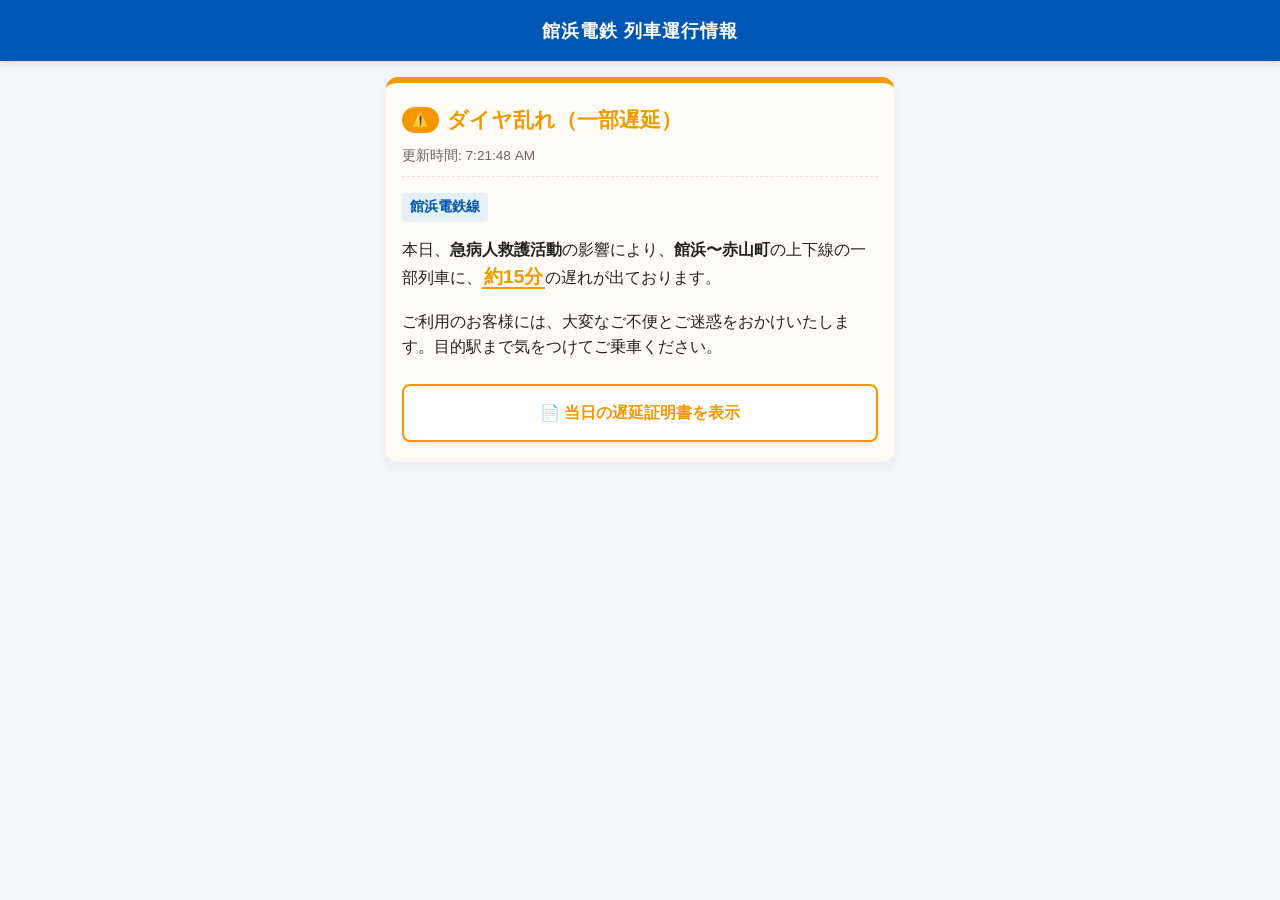
==== commit f5d184f7: "Update delay.html" ====
--- a/delay.html
+++ b/delay.html
@@ -5,7 +5,7 @@
     <meta name="viewport" content="width=device-width, initial-scale=1.0, maximum-scale=1.0, user-scalable=no">
     <title>館浜電鉄 運行情報</title>
     <style>
-        /* --- 変数定義 --- */
+        /* --- 変数定義：スマートフォンに最適化したモダンな配色 --- */
         :root {
             --th-blue: #0056b3;
             --th-orange: #f39800;
@@ -183,12 +183,12 @@
     // 2. パラメータの抽出
     const urlParams = new URLSearchParams(window.location.search);
     const status = urlParams.get('status') || "delay";
-    const timeInfo = urlParams.get('time') || "15";
     const reason = urlParams.get('reason') || "急病人救護活動";
     const section = urlParams.get('sec') || "館浜〜赤山町";
-    
-    // 💡【新機能】もしアプリ側から「自由手入力」された詳細テキストがあれば受け取る
     const customDetail = urlParams.get('detail') || "";
+
+    // 💡【重要修正】minパラメータとtimeパラメータのどちらがきても「時間情報」として統合吸収するロジック
+    const timeInfo = urlParams.get('min') || urlParams.get('time') || "15";
 
     // DOM要素の取得
     const cardEl = document.getElementById('statusCard');
@@ -219,7 +219,6 @@
             <p>運転再開は <strong class="highlight-txt">${timeInfo}</strong> を見込んでおります。</p>
         `;
         
-        // 自由テキスト入力があった場合の表示ブロック追加
         if(customDetail) {
             bodyEl.innerHTML += `<div class="custom-info-box">ℹ️ <strong>追加情報:</strong> ${customDetail}</div>`;
         }
@@ -255,7 +254,7 @@
         modalText.innerHTML = `上記特定の事象および長期不通を理由として、対象区間の列車運行が予定通り休止されたことを館浜電鉄として証明いたします。`;
         certStamp.textContent = "計画運休/休止";
 
-   } else {
+    } else {
         // ==========================================
         // バリエーションC：通常の遅延（ダイヤ乱れ）
         // ==========================================
@@ -269,14 +268,12 @@
         // 分数表示の調整（「分」の文字重複を考慮）
         let formattedTime = timeInfo.includes("分") ? timeInfo : `${timeInfo}分`;
 
-        // 💡 ここを完全に変数（formattedTime）連動に修正しました！
         bodyEl.innerHTML = `
             <p><span class="line-name">館浜電鉄線</span></p>
             <p>本日、<strong>${reason}</strong>の影響により、<strong>${section}</strong>の上下線の一部列車に、<span class="highlight-txt">約${formattedTime}</span>の遅れが出ております。</p>
             <p>ご利用のお客様には、大変なご不便とご迷惑をおかけいたします。目的駅まで気をつけてご乗車ください。</p>
         `;
         
-        // 手入力追加情報
         if(customDetail) {
             bodyEl.innerHTML += `<div class="custom-info-box">💬 <strong>指令室からの伝達事項:</strong> ${customDetail}</div>`;
         }
@@ -286,6 +283,7 @@
         modalText.textContent = `本日、上記区間において館浜電鉄線の列車が遅延したことを公式に証明いたします。`;
         certStamp.textContent = `最大 ${formattedTime} 遅延`;
     }
+
     // 4. アニメーション演出処理
     function showCertificate(e) {
         e.preventDefault();
@@ -301,5 +299,5 @@
     }
 </script>
 
-</body >
-</html >
+</body>
+</html>
